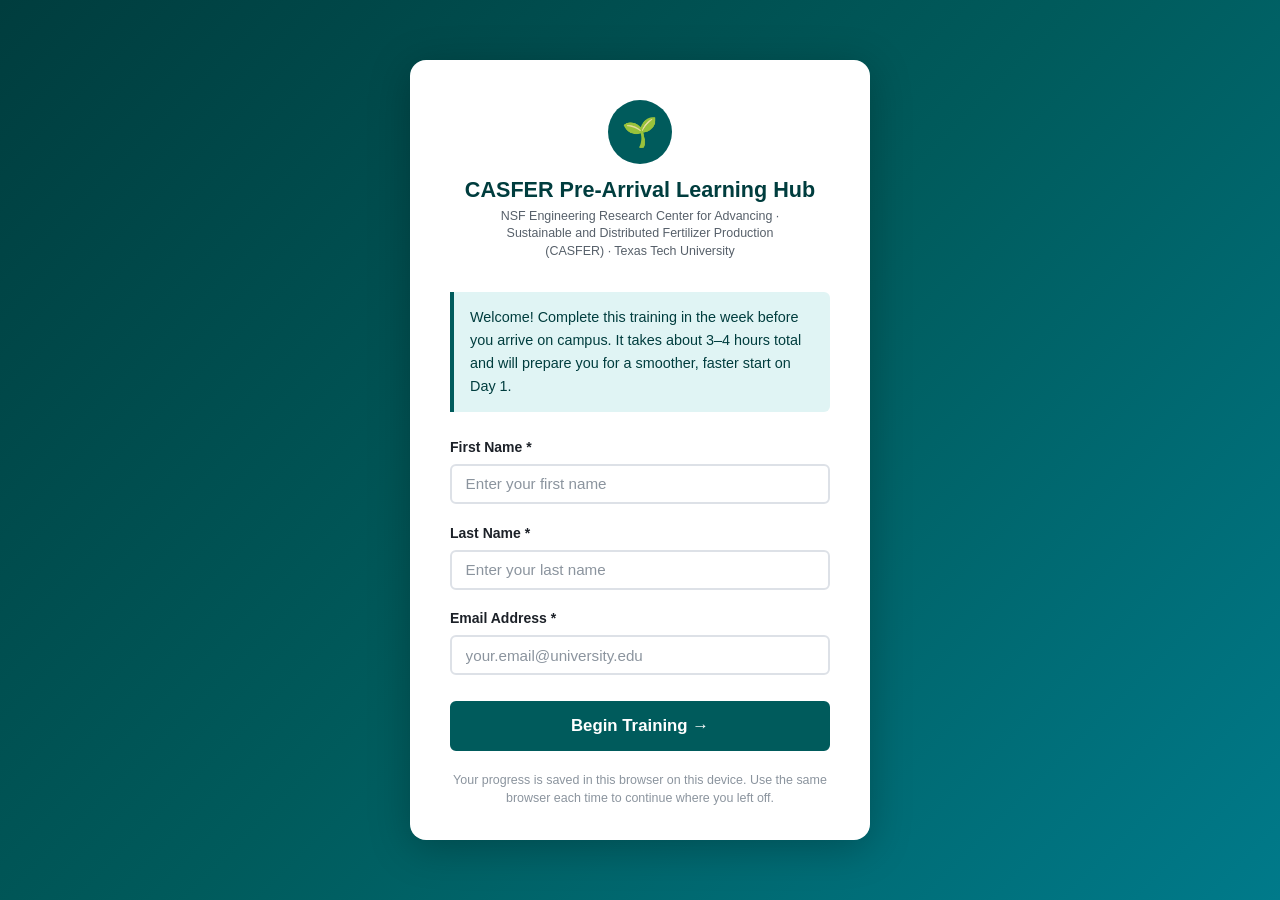
==== certificate.html @ 9fb59933 "Initial commit: CASFER Pre-Arrival Learning Hub 6-module gated training website for REU/RET summer p" ====
<!DOCTYPE html>
<html lang="en">
<head>
  <meta charset="UTF-8">
  <meta name="viewport" content="width=device-width, initial-scale=1.0">
  <title>Certificate of Completion — CASFER</title>
  <link rel="stylesheet" href="style.css">
</head>
<body class="cert-page-body">

  <!-- Page controls (hidden on print) -->
  <div class="cert-page-header no-print">
    <h1>Your Certificate</h1>
    <div class="cert-action-btns">
      <a href="hub.html" class="btn btn-secondary btn-sm">← Back to Hub</a>
      <button class="btn btn-primary btn-sm" onclick="window.print()">🖨 Print / Save as PDF</button>
    </div>
  </div>

  <div class="no-print" style="font-size:0.82rem; color:#666; max-width:780px; width:100%; margin-bottom:1rem; text-align:center;">
    To save as a PDF: click "Print / Save as PDF" and choose "Save as PDF" as the destination in your print dialog.
  </div>

  <!-- ── THE CERTIFICATE ─────────────────────────────────────── -->
  <div class="certificate" id="certificate">
    <div class="cert-outer-border">
      <div class="cert-inner-border">

        <!-- Header row: seal + org name -->
        <div class="cert-header-row">
          <div class="cert-seal">
            <div class="cert-seal-icon">🌱</div>
            <div class="cert-seal-text">CASFER<br>NSF ERC</div>
          </div>
          <div class="cert-org">
            <div class="cert-org-name" id="certOrgName">CASFER</div>
            <div class="cert-inst" id="certInst">Texas Tech University</div>
          </div>
          <div class="cert-seal" style="background: var(--accent);">
            <div class="cert-seal-icon">⭐</div>
            <div class="cert-seal-text">PRE-<br>ARRIVAL</div>
          </div>
        </div>

        <!-- Title -->
        <div class="cert-title-block">
          <div class="cert-of">Certificate</div>
          <div class="cert-type">of Completion</div>
        </div>

        <div class="cert-divider"></div>

        <!-- Body -->
        <div class="cert-body">
          <p class="cert-presented-to">This certifies that</p>
          <div class="cert-name" id="certName">Participant Name</div>

          <p class="cert-statement">
            has reviewed and completed all required sections of the<br>
            <span class="cert-program-name" id="certProgramName">CASFER Pre-Arrival Learning Hub</span>,<br>
            <span id="certProgramYear">Summer 2025</span>,
            demonstrating readiness to begin their summer research placement.
          </p>

          <!-- Disclaimer box -->
          <div class="cert-disclaimer">
            <strong>Note:</strong> This certificate confirms completion of the pre-arrival online learning modules only.
            Formal laboratory safety clearance (EHS certification and in-person lab orientation) is a
            separate requirement completed with the supervising graduate student upon arrival.
            This certificate does not authorize independent laboratory access.
          </div>
        </div>

        <!-- Footer row: signatures + date -->
        <div class="cert-footer-row">
          <div class="cert-sig">
            <div class="cert-sig-line"></div>
            <div class="cert-sig-label">Program Coordinator</div>
            <div class="cert-sig-label" id="certContactName" style="color: var(--text); font-weight:600; margin-top:0.15rem;"></div>
          </div>
          <div class="cert-sig">
            <div class="cert-sig-line"></div>
            <div class="cert-sig-label">Supervising Graduate Student</div>
          </div>
          <div class="cert-date-block">
            <div class="cert-sig-label">Date of Completion</div>
            <span id="certDate">—</span>
          </div>
        </div>

      </div><!-- /.cert-inner-border -->
    </div><!-- /.cert-outer-border -->
  </div><!-- /.certificate -->

  <div class="no-print" style="margin-top:1.5rem; font-size:0.8rem; color:#888; text-align:center; max-width:780px; width:100%;">
    Bring this certificate (printed or on your phone) to your Week 1 check-in.
  </div>

  <script src="content.js"></script>
  <script>
    // ── Redirect to hub if not authorized ───────────────────────
    function getUser() {
      try { return JSON.parse(localStorage.getItem('casfer_user')); }
      catch { return null; }
    }
    function confirmationsDone() {
      return localStorage.getItem('casfer_confirmations_done') === 'true';
    }

    var user = getUser();
    if (!user) {
      window.location.href = 'index.html';
    } else if (!confirmationsDone()) {
      window.location.href = 'hub.html';
    } else {
      // ── Populate certificate fields ────────────────────────────
      document.getElementById('certName').textContent =
        user.firstName + ' ' + user.lastName;

      document.getElementById('certProgramName').textContent = CONFIG.programName;
      document.getElementById('certProgramYear').textContent = CONFIG.programYear;
      document.getElementById('certOrgName').textContent     = CONFIG.logoText;
      document.getElementById('certInst').textContent        = CONFIG.institution;
      document.getElementById('certContactName').textContent = CONFIG.contactName;

      // Certificate date (stored when they clicked "Generate")
      var rawDate = localStorage.getItem('casfer_certificate_date');
      if (rawDate) {
        var d = new Date(rawDate);
        document.getElementById('certDate').textContent = d.toLocaleDateString('en-US', {
          year: 'numeric', month: 'long', day: 'numeric'
        });
      }

      document.title = 'Certificate — ' + user.firstName + ' ' + user.lastName + ' — CASFER';
    }
  </script>
</body>
</html>
---- style.css ----
/* ================================================================
   CASFER PRE-ARRIVAL LEARNING HUB — STYLESHEET
   ================================================================
   To change colors, fonts, or spacing, edit the :root section
   at the top. The rest of the file is layout and component styles.
   ================================================================ */

/* ── CSS Variables (easy theming) ──────────────────────────────── */
:root {
  --primary:        #005B5C;   /* Deep teal — main brand color */
  --primary-dark:   #003D3E;
  --primary-light:  #E0F4F4;
  --accent:         #C41230;   /* TTU Scarlet */
  --accent-light:   #FDEAED;
  --success:        #1A7A4A;
  --success-light:  #DFFAED;
  --warning:        #B45309;
  --warning-light:  #FFF3CD;
  --danger:         #C0392B;
  --danger-light:   #FDECEA;
  --locked:         #6B7280;
  --locked-light:   #F3F4F6;

  --bg:             #F4F6F8;
  --bg-card:        #FFFFFF;
  --border:         #DDE1E7;
  --text:           #1C2128;
  --text-secondary: #57606A;
  --text-muted:     #8B949E;

  --font:   'Segoe UI', Tahoma, Geneva, Verdana, sans-serif;
  --radius: 10px;
  --radius-sm: 6px;
  --shadow: 0 1px 4px rgba(0,0,0,0.08), 0 2px 10px rgba(0,0,0,0.05);
  --shadow-md: 0 4px 16px rgba(0,0,0,0.12);

  --sidebar-w: 270px;
  --header-h:  62px;
}

/* ── Reset ──────────────────────────────────────────────────────── */
*, *::before, *::after { box-sizing: border-box; margin: 0; padding: 0; }
body { font-family: var(--font); color: var(--text); background: var(--bg); line-height: 1.6; }
a { color: var(--primary); }
ul, ol { padding-left: 1.4rem; }
li { margin-bottom: 0.4rem; }
h1,h2,h3,h4 { line-height: 1.3; }
p { margin-bottom: 0.75rem; }
p:last-child { margin-bottom: 0; }
dl { display: grid; gap: 0; }
dt { font-weight: 600; margin-top: 1rem; color: var(--primary-dark); }
dd { margin-left: 0; padding-left: 1rem; border-left: 3px solid var(--primary-light); margin-top: 0.25rem; }

/* ── Utility ────────────────────────────────────────────────────── */
.hidden { display: none !important; }
.sr-only { position:absolute; width:1px; height:1px; overflow:hidden; clip:rect(0,0,0,0); }

/* ── Buttons ────────────────────────────────────────────────────── */
.btn {
  display: inline-flex; align-items: center; gap: 0.4rem;
  padding: 0.55rem 1.2rem; border-radius: var(--radius-sm);
  font-family: var(--font); font-size: 0.95rem; font-weight: 600;
  cursor: pointer; border: 2px solid transparent;
  text-decoration: none; transition: all 0.15s ease;
  white-space: nowrap;
}
.btn:disabled { opacity: 0.55; cursor: not-allowed; }
.btn-primary  { background: var(--primary); color: #fff; border-color: var(--primary); }
.btn-primary:hover:not(:disabled)  { background: var(--primary-dark); border-color: var(--primary-dark); }
.btn-secondary{ background: #fff; color: var(--primary); border-color: var(--primary); }
.btn-secondary:hover:not(:disabled){ background: var(--primary-light); }
.btn-success  { background: var(--success); color: #fff; border-color: var(--success); }
.btn-accent   { background: var(--accent); color: #fff; border-color: var(--accent); }
.btn-large { padding: 0.8rem 1.8rem; font-size: 1.05rem; }
.btn-sm    { padding: 0.35rem 0.85rem; font-size: 0.85rem; }

/* ══════════════════════════════════════════════════════════════════
   LOGIN PAGE
   ══════════════════════════════════════════════════════════════════ */
body.login-page {
  min-height: 100vh;
  display: flex; align-items: center; justify-content: center;
  background: linear-gradient(135deg, var(--primary-dark) 0%, var(--primary) 50%, #007A8A 100%);
  padding: 1rem;
}

.login-card {
  background: var(--bg-card);
  border-radius: 16px;
  box-shadow: 0 8px 40px rgba(0,0,0,0.25);
  padding: 2.5rem 2.5rem 2rem;
  width: 100%; max-width: 460px;
}

.login-brand {
  text-align: center;
  margin-bottom: 2rem;
}
.login-logo {
  display: inline-flex; align-items: center; justify-content: center;
  width: 64px; height: 64px; border-radius: 50%;
  background: var(--primary); color: #fff;
  font-size: 1.8rem; margin-bottom: 0.75rem;
}
.login-brand h1 {
  font-size: 1.35rem; color: var(--primary-dark); margin-bottom: 0.25rem;
}
.login-brand .login-org {
  font-size: 0.78rem; color: var(--text-secondary);
  line-height: 1.4; max-width: 320px; margin: 0 auto;
}

.login-intro {
  background: var(--primary-light);
  border-left: 4px solid var(--primary);
  padding: 0.85rem 1rem; border-radius: 0 var(--radius-sm) var(--radius-sm) 0;
  margin-bottom: 1.5rem; font-size: 0.9rem; color: var(--primary-dark);
}

.form-group { margin-bottom: 1.1rem; }
.form-group label {
  display: block; font-size: 0.875rem; font-weight: 600;
  color: var(--text); margin-bottom: 0.35rem;
}
.form-group input {
  width: 100%; padding: 0.6rem 0.85rem;
  border: 2px solid var(--border); border-radius: var(--radius-sm);
  font-family: var(--font); font-size: 0.95rem; color: var(--text);
  transition: border-color 0.15s ease;
  background: var(--bg-card);
}
.form-group input:focus {
  outline: none; border-color: var(--primary);
  box-shadow: 0 0 0 3px var(--primary-light);
}
.form-group input::placeholder { color: var(--text-muted); }

.login-submit { width: 100%; margin-top: 0.5rem; justify-content: center; }

.login-note {
  font-size: 0.78rem; color: var(--text-muted);
  text-align: center; margin-top: 1.25rem; line-height: 1.5;
}

/* Returning user card */
.returning-card { text-align: center; }
.returning-card h2 { font-size: 1.5rem; color: var(--primary-dark); margin-bottom: 0.5rem; }
.returning-card p  { color: var(--text-secondary); margin-bottom: 1.5rem; }
.returning-card .btn-row { display: flex; gap: 0.75rem; justify-content: center; flex-wrap: wrap; }

/* ══════════════════════════════════════════════════════════════════
   HUB PAGE — LAYOUT
   ══════════════════════════════════════════════════════════════════ */

/* ── Header ──────────────────────────────────────────────────────── */
.hub-header {
  position: fixed; top: 0; left: 0; right: 0; z-index: 100;
  height: var(--header-h);
  background: var(--primary-dark);
  display: flex; align-items: center; gap: 1rem;
  padding: 0 1.2rem;
  box-shadow: 0 2px 8px rgba(0,0,0,0.2);
}
.hub-logo {
  display: flex; align-items: center; gap: 0.6rem;
  text-decoration: none; color: #fff; flex-shrink: 0;
}
.hub-logo-icon {
  width: 34px; height: 34px; border-radius: 50%;
  background: rgba(255,255,255,0.15);
  display: flex; align-items: center; justify-content: center;
  font-size: 1.1rem;
}
.hub-logo-text { font-size: 1rem; font-weight: 700; letter-spacing: 0.02em; }

.header-progress {
  flex: 1; display: flex; align-items: center; gap: 0.75rem;
  max-width: 340px; margin: 0 auto;
}
.progress-bar-wrap {
  flex: 1; height: 8px; background: rgba(255,255,255,0.2);
  border-radius: 999px; overflow: hidden;
}
.progress-bar-fill {
  height: 100%; background: #4ECDC4;
  border-radius: 999px; transition: width 0.5s ease;
  min-width: 0;
}
.progress-text { font-size: 0.78rem; color: rgba(255,255,255,0.85); white-space: nowrap; }

.header-user {
  display: flex; align-items: center; gap: 0.5rem;
  color: rgba(255,255,255,0.9); font-size: 0.85rem; flex-shrink: 0;
}
.header-user-icon {
  width: 30px; height: 30px; border-radius: 50%;
  background: rgba(255,255,255,0.15);
  display: flex; align-items: center; justify-content: center;
  font-size: 0.9rem;
}

/* Mobile header menu toggle */
.menu-toggle {
  display: none; background: none; border: none; color: #fff;
  font-size: 1.4rem; cursor: pointer; padding: 0.25rem;
  margin-left: auto;
}

/* ── Main Layout ────────────────────────────────────────────────── */
.hub-layout {
  display: flex;
  padding-top: var(--header-h);
  min-height: 100vh;
}

/* ── Sidebar ────────────────────────────────────────────────────── */
.hub-sidebar {
  position: fixed;
  top: var(--header-h); bottom: 0; left: 0;
  width: var(--sidebar-w);
  background: var(--bg-card);
  border-right: 1px solid var(--border);
  overflow-y: auto;
  padding: 1rem 0;
  z-index: 90;
}

.sidebar-heading {
  font-size: 0.7rem; font-weight: 700; letter-spacing: 0.08em;
  text-transform: uppercase; color: var(--text-muted);
  padding: 0.5rem 1.1rem 0.35rem;
}

.sidebar-item {
  display: flex; align-items: center; gap: 0.75rem;
  padding: 0.7rem 1.1rem; cursor: pointer;
  border-left: 3px solid transparent;
  transition: all 0.12s ease;
  text-decoration: none;
}
.sidebar-item:hover:not(.locked) { background: var(--bg); }
.sidebar-item.active {
  border-left-color: var(--primary);
  background: var(--primary-light);
}
.sidebar-item.complete .sidebar-title { color: var(--success); }
.sidebar-item.locked { opacity: 0.55; cursor: not-allowed; }
.sidebar-item.locked:hover { background: none; }

.sidebar-icon { font-size: 1.2rem; flex-shrink: 0; width: 1.4rem; text-align: center; }
.sidebar-text  { flex: 1; min-width: 0; }
.sidebar-title { display: block; font-size: 0.88rem; font-weight: 600; line-height: 1.3; }
.sidebar-time  { display: block; font-size: 0.73rem; color: var(--text-muted); margin-top: 0.1rem; }

.sidebar-divider {
  height: 1px; background: var(--border);
  margin: 0.75rem 1.1rem;
}

/* ── Main Content ───────────────────────────────────────────────── */
.hub-main {
  margin-left: var(--sidebar-w);
  flex: 1; padding: 2rem 2.5rem 4rem;
  max-width: calc(900px + var(--sidebar-w));
}

/* Welcome screen */
.welcome-screen { max-width: 640px; }
.welcome-screen h2 { font-size: 1.75rem; color: var(--primary-dark); margin-bottom: 0.5rem; }
.welcome-screen .welcome-sub { font-size: 1.05rem; color: var(--text-secondary); margin-bottom: 1.5rem; }
.welcome-steps {
  display: grid; gap: 0.75rem; margin-bottom: 1.75rem;
}
.welcome-step {
  display: flex; gap: 1rem; align-items: flex-start;
  background: var(--bg-card); border: 1px solid var(--border);
  border-radius: var(--radius); padding: 1rem 1.1rem;
}
.step-num {
  width: 32px; height: 32px; border-radius: 50%;
  background: var(--primary); color: #fff;
  display: flex; align-items: center; justify-content: center;
  font-weight: 700; font-size: 0.9rem; flex-shrink: 0;
}
.step-text strong { display: block; margin-bottom: 0.2rem; }
.step-text span { font-size: 0.88rem; color: var(--text-secondary); }

/* Module content */
.module-header {
  display: flex; align-items: flex-start; gap: 1rem;
  margin-bottom: 1rem;
}
.module-icon { font-size: 2.5rem; flex-shrink: 0; line-height: 1; margin-top: 0.1rem; }
.module-header h2 { font-size: 1.6rem; color: var(--primary-dark); }
.module-tagline { font-size: 0.95rem; color: var(--text-secondary); font-style: italic; }
.module-description { font-size: 1rem; color: var(--text-secondary); margin-bottom: 0.5rem; }
.module-time { font-size: 0.88rem; color: var(--text-muted); margin-bottom: 1.5rem; }

.completed-banner {
  display: flex; align-items: center; gap: 0.6rem;
  background: var(--success-light); border: 1px solid var(--success);
  color: var(--success); border-radius: var(--radius-sm);
  padding: 0.65rem 1rem; font-weight: 600; margin-bottom: 1.5rem;
}

/* ── Resources ──────────────────────────────────────────────────── */
.resources-section h3, .quiz-section h3 {
  font-size: 1.1rem; font-weight: 700; color: var(--primary-dark);
  margin-bottom: 1rem;
  padding-bottom: 0.5rem; border-bottom: 2px solid var(--primary-light);
}

.resource-card {
  background: var(--bg-card); border: 1px solid var(--border);
  border-radius: var(--radius); padding: 1.2rem 1.4rem;
  margin-bottom: 1.1rem;
}
.resource-label {
  font-size: 0.73rem; font-weight: 700; letter-spacing: 0.06em;
  text-transform: uppercase; margin-bottom: 0.4rem;
}
.resource-video  .resource-label { color: var(--accent); }
.resource-guide  .resource-label { color: var(--primary); }
.resource-download .resource-label { color: #5A3D9A; }

.resource-card h4 { font-size: 1rem; margin-bottom: 0.4rem; }

/* Video embed */
.video-wrapper {
  position: relative; width: 100%; padding-top: 56.25%;
  border-radius: var(--radius-sm); overflow: hidden;
  background: #000; margin-top: 0.75rem;
}
.video-wrapper iframe {
  position: absolute; top: 0; left: 0; width: 100%; height: 100%;
  border: none;
}
.video-placeholder {
  margin-top: 0.75rem;
  background: #F0F0F0; border: 2px dashed #CCC;
  border-radius: var(--radius-sm); padding: 2rem 1.5rem;
  text-align: center; color: var(--text-muted); font-size: 0.9rem;
}
.video-placeholder p { margin: 0; }

/* Guide content */
.guide-content { margin-top: 0.75rem; font-size: 0.92rem; }
.guide-content h4 { margin: 1rem 0 0.35rem; color: var(--primary-dark); font-size: 0.95rem; }
.guide-content code {
  background: #F0F4F8; padding: 0.1rem 0.4rem;
  border-radius: 4px; font-size: 0.85em; font-family: 'Consolas', monospace;
}
.formula-table { width: 100%; border-collapse: collapse; margin: 0.5rem 0; }
.formula-table td { padding: 0.4rem 0.6rem; border: 1px solid var(--border); font-size: 0.88rem; }
.formula-table td:first-child { background: #F8FAFC; font-family: 'Consolas', monospace; }
.instrument-list dt { font-size: 0.95rem; }
.instrument-list dd { font-size: 0.9rem; color: var(--text-secondary); }

/* Replace notice */
.replace-notice {
  background: #FFF8E6; border: 1px solid #F5C518;
  border-radius: var(--radius-sm); padding: 0.5rem 0.75rem;
  font-size: 0.82rem; color: #7A5400; margin-bottom: 0.75rem;
  font-weight: 600;
}

/* Download */
.placeholder-note {
  font-size: 0.82rem; color: var(--warning); margin: 0.35rem 0 0.5rem;
  font-style: italic;
}

/* ── Quiz ───────────────────────────────────────────────────────── */
.quiz-section { margin-top: 2.5rem; }
.quiz-instructions { font-size: 0.9rem; color: var(--text-secondary); margin-bottom: 1.25rem; }

.quiz-complete-banner {
  background: var(--success-light); border: 1px solid var(--success);
  border-radius: var(--radius); padding: 1rem 1.25rem;
  color: var(--success); font-weight: 600; font-size: 1rem;
}

.quiz-question {
  background: var(--bg-card); border: 2px solid var(--border);
  border-radius: var(--radius); padding: 1.1rem 1.3rem;
  margin-bottom: 1rem; transition: border-color 0.2s ease;
}
.quiz-question.correct  { border-color: var(--success); background: var(--success-light); }
.quiz-question.incorrect{ border-color: var(--danger);  background: var(--danger-light);  }
.quiz-question.unanswered{ border-color: var(--warning); background: var(--warning-light); }

.question-text { font-size: 0.95rem; font-weight: 600; margin-bottom: 0.85rem; }

.question-options { display: flex; flex-direction: column; gap: 0.5rem; }
.option-label {
  display: flex; align-items: flex-start; gap: 0.65rem;
  padding: 0.5rem 0.75rem; border-radius: var(--radius-sm);
  border: 1px solid var(--border); background: var(--bg-card);
  cursor: pointer; transition: all 0.12s ease; font-size: 0.9rem;
}
.option-label:hover:not(.disabled-opt) { background: var(--primary-light); border-color: var(--primary); }
.option-label input[type="radio"] { margin-top: 0.15rem; flex-shrink: 0; accent-color: var(--primary); }
.option-label.correct-answer { background: var(--success-light); border-color: var(--success); font-weight: 600; }
.option-label.wrong-answer   { background: var(--danger-light);  border-color: var(--danger);  }
.option-label.disabled-opt   { cursor: default; }

.question-explanation {
  margin-top: 0.75rem; padding: 0.6rem 0.85rem;
  background: rgba(255,255,255,0.6); border-radius: var(--radius-sm);
  border-left: 3px solid var(--primary); font-size: 0.85rem;
  color: var(--text-secondary);
}

#submitQuizBtn { margin-top: 1rem; }

.quiz-result {
  margin-top: 1rem; padding: 1rem 1.25rem;
  border-radius: var(--radius); border: 1px solid;
}
.quiz-result.success { background: var(--success-light); border-color: var(--success); }
.quiz-result.error   { background: var(--danger-light);  border-color: var(--danger);  }
.quiz-result h4      { margin-bottom: 0.4rem; }
.quiz-result .btn    { margin-top: 0.75rem; }

/* ── Final Confirmation ─────────────────────────────────────────── */
.confirmation-list { display: flex; flex-direction: column; gap: 0.6rem; margin: 1.25rem 0; }
.confirmation-item {
  display: flex; align-items: flex-start; gap: 0.75rem;
  padding: 0.75rem 1rem; background: var(--bg-card);
  border: 2px solid var(--border); border-radius: var(--radius);
  cursor: pointer; transition: all 0.15s ease; font-size: 0.92rem;
}
.confirmation-item:hover { border-color: var(--primary); background: var(--primary-light); }
.confirmation-item input[type="checkbox"] {
  margin-top: 0.15rem; flex-shrink: 0;
  width: 18px; height: 18px; accent-color: var(--primary); cursor: pointer;
}
.confirmation-item.checked { border-color: var(--success); background: var(--success-light); }
.conf-text { line-height: 1.4; }

.conf-note {
  font-size: 0.82rem; color: var(--text-muted);
  background: var(--bg); border: 1px solid var(--border);
  border-radius: var(--radius-sm); padding: 0.75rem 1rem;
  margin-top: 1.25rem; line-height: 1.5;
}

/* ── Mobile Overlay / Drawer ────────────────────────────────────── */
.sidebar-overlay {
  display: none; position: fixed; inset: 0;
  background: rgba(0,0,0,0.4); z-index: 85;
}

/* ══════════════════════════════════════════════════════════════════
   CERTIFICATE PAGE
   ══════════════════════════════════════════════════════════════════ */
.cert-page-body {
  background: #E8ECEF; min-height: 100vh;
  display: flex; flex-direction: column; align-items: center;
  padding: 2rem 1rem 4rem; font-family: var(--font);
}
.cert-page-header {
  display: flex; align-items: center; justify-content: space-between;
  width: 100%; max-width: 780px; margin-bottom: 1.5rem;
  flex-wrap: wrap; gap: 0.75rem;
}
.cert-page-header h1 { font-size: 1rem; color: var(--text-secondary); }
.cert-action-btns { display: flex; gap: 0.75rem; }

/* The certificate itself */
.certificate {
  width: 100%; max-width: 780px;
  background: #FFFDF6;
  border: 1px solid #C8B88A;
  border-radius: 4px;
  box-shadow: 0 4px 24px rgba(0,0,0,0.18);
  overflow: hidden;
  position: relative;
}
.cert-outer-border {
  margin: 14px; border: 2px solid #9A7D3C;
  border-radius: 2px; padding: 2.5rem 3rem;
}
.cert-inner-border {
  border: 1px solid #C8B88A; padding: 2rem 2.5rem;
}

.cert-header-row {
  display: flex; align-items: center; justify-content: center; gap: 1rem;
  margin-bottom: 1.25rem;
}
.cert-seal {
  width: 64px; height: 64px; border-radius: 50%;
  background: var(--primary);
  display: flex; flex-direction: column; align-items: center; justify-content: center;
  flex-shrink: 0; color: #fff;
}
.cert-seal-icon { font-size: 1.5rem; line-height: 1; }
.cert-seal-text { font-size: 0.55rem; font-weight: 700; letter-spacing: 0.05em; text-align: center; margin-top: 0.1rem; }

.cert-org { text-align: center; }
.cert-org-name {
  font-size: 0.8rem; font-weight: 700; letter-spacing: 0.1em;
  text-transform: uppercase; color: var(--primary-dark);
}
.cert-inst { font-size: 0.72rem; color: var(--text-muted); margin-top: 0.1rem; }

.cert-title-block { text-align: center; margin: 1.25rem 0; }
.cert-title-block .cert-of { font-size: 0.85rem; letter-spacing: 0.15em; text-transform: uppercase; color: var(--text-secondary); }
.cert-title-block .cert-type {
  font-size: 2rem; font-weight: 800; color: var(--primary-dark);
  letter-spacing: 0.02em; line-height: 1.15; margin: 0.2rem 0;
}

.cert-divider {
  height: 2px;
  background: linear-gradient(to right, transparent, var(--primary), var(--accent), var(--primary), transparent);
  margin: 1rem 0;
}

.cert-body { text-align: center; padding: 0.5rem 0; }
.cert-presented-to { font-size: 0.85rem; color: var(--text-secondary); margin-bottom: 0.4rem; }
.cert-name {
  font-size: 2.1rem; font-weight: 700; color: var(--text);
  font-style: italic; letter-spacing: 0.01em;
  border-bottom: 2px solid var(--primary-light);
  display: inline-block; padding-bottom: 0.2rem;
  margin-bottom: 1rem; line-height: 1.2;
}
.cert-statement {
  font-size: 0.9rem; color: var(--text-secondary);
  max-width: 520px; margin: 0 auto 1.25rem; line-height: 1.6;
}
.cert-program-name { font-weight: 700; color: var(--primary-dark); }

.cert-disclaimer {
  background: #F5F0E8; border: 1px solid #D9C98A;
  border-radius: 4px; padding: 0.6rem 1rem;
  font-size: 0.72rem; color: #6B5800; line-height: 1.5;
  margin: 0.75rem 0;
}

.cert-footer-row {
  display: flex; justify-content: space-between; align-items: flex-end;
  flex-wrap: wrap; gap: 1rem; margin-top: 1.5rem;
}
.cert-sig { flex: 1; min-width: 150px; text-align: center; }
.cert-sig-line { border-top: 1px solid var(--text); width: 80%; margin: 0 auto 0.3rem; }
.cert-sig-label { font-size: 0.72rem; color: var(--text-secondary); }
.cert-date-block { text-align: right; font-size: 0.8rem; color: var(--text-secondary); }
.cert-date-block span { display: block; font-size: 0.9rem; font-weight: 600; color: var(--text); }

/* ── Print Styles ───────────────────────────────────────────────── */
@media print {
  body { background: white; }
  .cert-page-header, .cert-action-btns, .cert-back-link { display: none !important; }
  .cert-page-body { background: white; padding: 0; }
  .certificate { box-shadow: none; border: 1px solid #999; max-width: 100%; }
  .no-print { display: none !important; }
}

/* ══════════════════════════════════════════════════════════════════
   RESPONSIVE — MOBILE
   ══════════════════════════════════════════════════════════════════ */
@media (max-width: 768px) {
  .hub-sidebar {
    transform: translateX(-100%);
    transition: transform 0.25s ease;
    z-index: 95;
  }
  .hub-sidebar.open {
    transform: translateX(0);
  }
  .sidebar-overlay.open { display: block; }

  .hub-main { margin-left: 0; padding: 1.25rem 1rem 3rem; }

  .menu-toggle { display: block; }

  .header-progress { display: none; }
  .header-user-name { display: none; }

  .module-icon { font-size: 1.8rem; }
  .module-header h2 { font-size: 1.3rem; }

  .cert-outer-border { margin: 8px; padding: 1.25rem 1rem; }
  .cert-inner-border { padding: 1rem 0.75rem; }
  .cert-type { font-size: 1.4rem !important; }
  .cert-name { font-size: 1.5rem !important; }
  .cert-footer-row { flex-direction: column; align-items: center; }
}

@media (max-width: 480px) {
  .login-card { padding: 1.75rem 1.25rem; }
  .hub-main { padding: 1rem 0.75rem 3rem; }
}
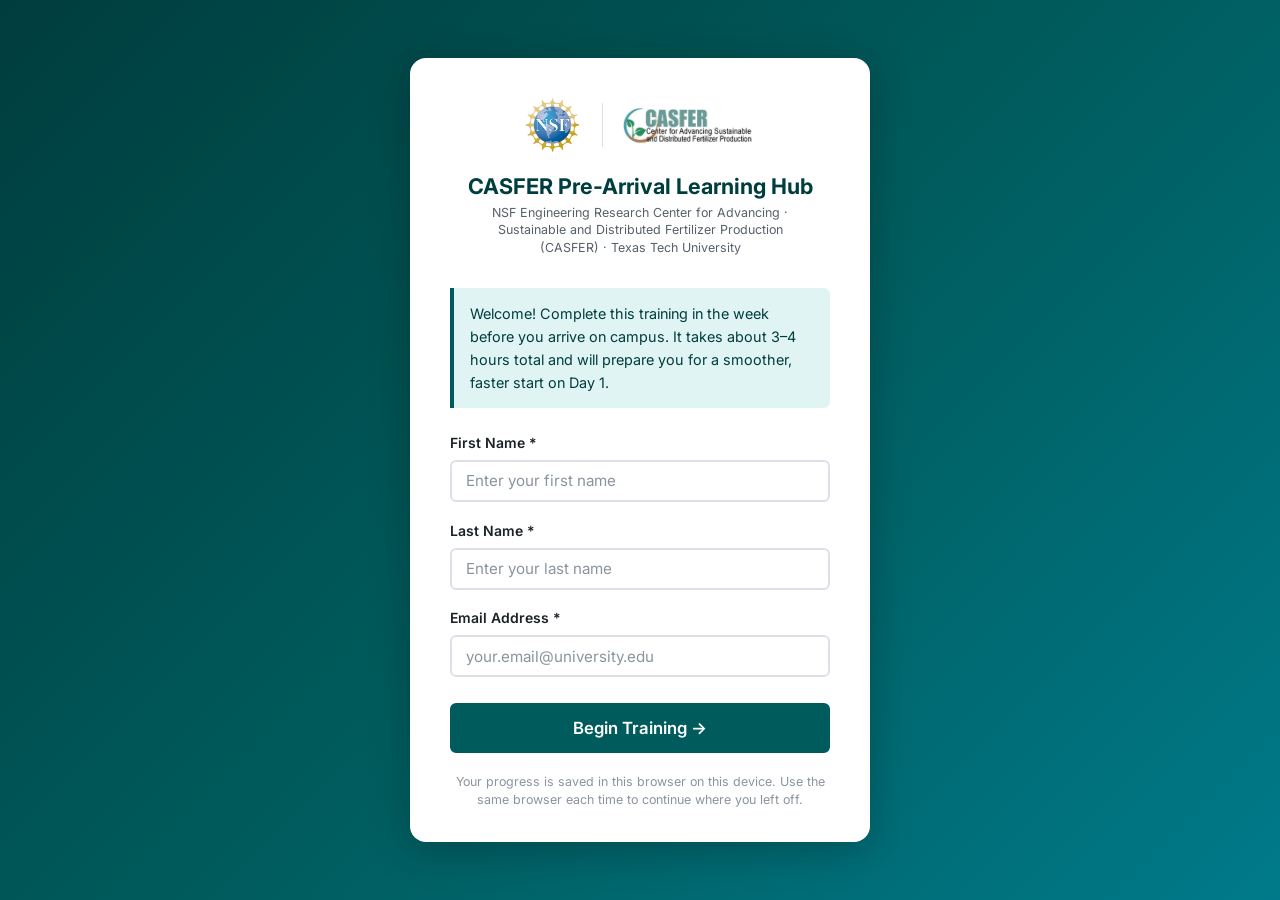
==== commit 526750a9: "Professional certificate header: real logos, clean badge, coordinator title update - Replace emoji c" ====
--- a/certificate.html
+++ b/certificate.html
@@ -26,19 +26,18 @@
     <div class="cert-outer-border">
       <div class="cert-inner-border">
 
-        <!-- Header row: seal + org name -->
+        <!-- Header row: logos + org name + program badge -->
         <div class="cert-header-row">
-          <div class="cert-seal">
-            <div class="cert-seal-icon">🌱</div>
-            <div class="cert-seal-text">CASFER<br>NSF ERC</div>
+          <div class="cert-logos">
+            <img src="images/nsf-erc-logo.png" alt="NSF Engineering Research Center" class="cert-nsf-logo">
+            <img src="images/casfer-logo.png" alt="CASFER" class="cert-casfer-logo">
           </div>
           <div class="cert-org">
-            <div class="cert-org-name" id="certOrgName">CASFER</div>
             <div class="cert-inst" id="certInst">Texas Tech University</div>
           </div>
-          <div class="cert-seal" style="background: var(--accent);">
-            <div class="cert-seal-icon">⭐</div>
-            <div class="cert-seal-text">PRE-<br>ARRIVAL</div>
+          <div class="cert-program-badge">
+            <div class="cert-badge-title">Pre-Arrival</div>
+            <div class="cert-badge-sub">Training Program</div>
           </div>
         </div>
 
@@ -119,7 +118,6 @@
 
       document.getElementById('certProgramName').textContent = CONFIG.programName;
       document.getElementById('certProgramYear').textContent = CONFIG.programYear;
-      document.getElementById('certOrgName').textContent     = CONFIG.logoText;
       document.getElementById('certInst').textContent        = CONFIG.institution;
       document.getElementById('certContactName').textContent = CONFIG.contactName;
 
--- a/style.css
+++ b/style.css
@@ -1,3 +1,5 @@
+@import url('https://fonts.googleapis.com/css2?family=Inter:wght@400;500;600;700&display=swap');
+
 /* ================================================================
    CASFER PRE-ARRIVAL LEARNING HUB — STYLESHEET
    ================================================================
@@ -28,7 +30,7 @@
   --text-secondary: #57606A;
   --text-muted:     #8B949E;
 
-  --font:   'Segoe UI', Tahoma, Geneva, Verdana, sans-serif;
+  --font:   'Inter', 'Segoe UI', system-ui, sans-serif;
   --radius: 10px;
   --radius-sm: 6px;
   --shadow: 0 1px 4px rgba(0,0,0,0.08), 0 2px 10px rgba(0,0,0,0.05);
@@ -96,11 +98,19 @@
   text-align: center;
   margin-bottom: 2rem;
 }
-.login-logo {
-  display: inline-flex; align-items: center; justify-content: center;
-  width: 64px; height: 64px; border-radius: 50%;
-  background: var(--primary); color: #fff;
-  font-size: 1.8rem; margin-bottom: 0.75rem;
+.login-logos {
+  display: flex; align-items: center; justify-content: center;
+  gap: 1.25rem; margin-bottom: 1.25rem;
+}
+.login-nsf-logo {
+  height: 54px; width: auto; object-fit: contain; flex-shrink: 0;
+}
+.login-casfer-logo {
+  height: 44px; width: auto; object-fit: contain; flex-shrink: 0;
+}
+.login-logo-divider {
+  width: 1px; height: 44px;
+  background: var(--border); flex-shrink: 0;
 }
 .login-brand h1 {
   font-size: 1.35rem; color: var(--primary-dark); margin-bottom: 0.25rem;
@@ -165,13 +175,10 @@
   display: flex; align-items: center; gap: 0.6rem;
   text-decoration: none; color: #fff; flex-shrink: 0;
 }
-.hub-logo-icon {
-  width: 34px; height: 34px; border-radius: 50%;
-  background: rgba(255,255,255,0.15);
-  display: flex; align-items: center; justify-content: center;
-  font-size: 1.1rem;
-}
-.hub-logo-text { font-size: 1rem; font-weight: 700; letter-spacing: 0.02em; }
+.hub-logo-img {
+  height: 30px; width: auto; object-fit: contain;
+  filter: brightness(0) invert(1);
+}
 
 .header-progress {
   flex: 1; display: flex; align-items: center; gap: 0.75rem;
@@ -182,7 +189,7 @@
   border-radius: 999px; overflow: hidden;
 }
 .progress-bar-fill {
-  height: 100%; background: #4ECDC4;
+  height: 100%; background: rgba(255,255,255,0.85);
   border-radius: 999px; transition: width 0.5s ease;
   min-width: 0;
 }
@@ -194,9 +201,9 @@
 }
 .header-user-icon {
   width: 30px; height: 30px; border-radius: 50%;
-  background: rgba(255,255,255,0.15);
+  background: rgba(255,255,255,0.2);
   display: flex; align-items: center; justify-content: center;
-  font-size: 0.9rem;
+  font-size: 0.78rem; font-weight: 700; color: #fff;
 }
 
 /* Mobile header menu toggle */
@@ -290,17 +297,29 @@
   display: flex; align-items: flex-start; gap: 1rem;
   margin-bottom: 1rem;
 }
-.module-icon { font-size: 2.5rem; flex-shrink: 0; line-height: 1; margin-top: 0.1rem; }
+.module-icon { display: none; }
+.module-num-badge {
+  display: inline-flex; align-items: center; justify-content: center;
+  width: 44px; height: 44px; border-radius: 8px;
+  background: var(--primary); color: #fff;
+  font-size: 1rem; font-weight: 700; flex-shrink: 0; letter-spacing: 0.03em;
+}
 .module-header h2 { font-size: 1.6rem; color: var(--primary-dark); }
 .module-tagline { font-size: 0.95rem; color: var(--text-secondary); font-style: italic; }
 .module-description { font-size: 1rem; color: var(--text-secondary); margin-bottom: 0.5rem; }
 .module-time { font-size: 0.88rem; color: var(--text-muted); margin-bottom: 1.5rem; }
 
 .completed-banner {
-  display: flex; align-items: center; gap: 0.6rem;
+  display: flex; align-items: center; gap: 0.75rem;
   background: var(--success-light); border: 1px solid var(--success);
   color: var(--success); border-radius: var(--radius-sm);
   padding: 0.65rem 1rem; font-weight: 600; margin-bottom: 1.5rem;
+}
+.completed-banner::before {
+  content: '✓'; display: inline-flex; align-items: center; justify-content: center;
+  width: 20px; height: 20px; border-radius: 50%;
+  background: var(--success); color: #fff; font-size: 0.72rem; font-weight: 700;
+  flex-shrink: 0;
 }
 
 /* ── Resources ──────────────────────────────────────────────────── */
@@ -319,9 +338,22 @@
   font-size: 0.73rem; font-weight: 700; letter-spacing: 0.06em;
   text-transform: uppercase; margin-bottom: 0.4rem;
 }
-.resource-video  .resource-label { color: var(--accent); }
-.resource-guide  .resource-label { color: var(--primary); }
+.resource-video    .resource-label { color: var(--accent); }
+.resource-guide    .resource-label { color: var(--primary); }
 .resource-download .resource-label { color: #5A3D9A; }
+.resource-paper    .resource-label { color: #0369A1; }
+.resource-link     .resource-label { color: #7C3AED; }
+
+.paper-meta {
+  font-size: 0.875rem; color: var(--text-secondary);
+  margin-bottom: 0.6rem; line-height: 1.5;
+}
+.paper-summary {
+  font-size: 0.875rem; color: var(--text-secondary);
+  background: #F0F7FF; border-left: 3px solid #0369A1;
+  padding: 0.5rem 0.75rem; border-radius: 0 var(--radius-sm) var(--radius-sm) 0;
+  margin-bottom: 0.75rem;
+}
 
 .resource-card h4 { font-size: 1rem; margin-bottom: 0.4rem; }
 
@@ -337,11 +369,19 @@
 }
 .video-placeholder {
   margin-top: 0.75rem;
-  background: #F0F0F0; border: 2px dashed #CCC;
-  border-radius: var(--radius-sm); padding: 2rem 1.5rem;
-  text-align: center; color: var(--text-muted); font-size: 0.9rem;
-}
-.video-placeholder p { margin: 0; }
+  background: #F8FAFC; border: 1px solid var(--border);
+  border-radius: var(--radius-sm); padding: 2.5rem 1.5rem;
+  text-align: center; display: flex; flex-direction: column;
+  align-items: center; gap: 0.5rem;
+}
+.video-placeholder-icon {
+  width: 48px; height: 48px; border-radius: 50%;
+  background: var(--border); display: flex; align-items: center;
+  justify-content: center; font-size: 1.1rem; color: var(--text-muted);
+  margin-bottom: 0.25rem;
+}
+.video-placeholder p { margin: 0; color: var(--text-muted); font-size: 0.85rem; line-height: 1.6; }
+.video-placeholder strong { color: var(--text-secondary); display: block; margin-bottom: 0.1rem; }
 
 /* Guide content */
 .guide-content { margin-top: 0.75rem; font-size: 0.92rem; }
@@ -356,13 +396,9 @@
 .instrument-list dt { font-size: 0.95rem; }
 .instrument-list dd { font-size: 0.9rem; color: var(--text-secondary); }
 
-/* Replace notice */
-.replace-notice {
-  background: #FFF8E6; border: 1px solid #F5C518;
-  border-radius: var(--radius-sm); padding: 0.5rem 0.75rem;
-  font-size: 0.82rem; color: #7A5400; margin-bottom: 0.75rem;
-  font-weight: 600;
-}
+/* Replace notice — hidden from participants */
+.replace-notice { display: none; }
+.placeholder-note { display: none; }
 
 /* Download */
 .placeholder-note {
@@ -375,9 +411,16 @@
 .quiz-instructions { font-size: 0.9rem; color: var(--text-secondary); margin-bottom: 1.25rem; }
 
 .quiz-complete-banner {
+  display: flex; align-items: center; gap: 0.75rem;
   background: var(--success-light); border: 1px solid var(--success);
   border-radius: var(--radius); padding: 1rem 1.25rem;
   color: var(--success); font-weight: 600; font-size: 1rem;
+}
+.quiz-complete-banner::before {
+  content: '✓'; display: inline-flex; align-items: center; justify-content: center;
+  width: 22px; height: 22px; border-radius: 50%;
+  background: var(--success); color: #fff; font-size: 0.75rem; font-weight: 700;
+  flex-shrink: 0;
 }
 
 .quiz-question {
@@ -437,6 +480,25 @@
 }
 .confirmation-item.checked { border-color: var(--success); background: var(--success-light); }
 .conf-text { line-height: 1.4; }
+
+/* ── Preview mode ──────────────────────────────────────────────── */
+#previewBanner {
+  background: #7C3AED; color: #fff;
+  text-align: center; padding: 0.45rem 1rem;
+  font-size: 0.85rem;
+  position: fixed; top: var(--header-h); left: 0; right: 0;
+  z-index: 99;
+}
+body:has(#previewBanner[style*="block"]) .hub-layout { padding-top: 30px; }
+
+.preview-skip-box {
+  background: #F5F0FF; border: 2px dashed #7C3AED;
+  border-radius: var(--radius); padding: 1rem 1.2rem;
+  margin-top: 0.5rem; font-size: 0.9rem; color: #4C1D95;
+}
+.preview-skip-box p { margin-bottom: 0.6rem; }
+.btn-accent { background: #7C3AED; color: #fff; border-color: #7C3AED; }
+.btn-accent:hover { background: #6D28D9; border-color: #6D28D9; }
 
 .conf-note {
   font-size: 0.82rem; color: var(--text-muted);
@@ -489,20 +551,29 @@
   display: flex; align-items: center; justify-content: center; gap: 1rem;
   margin-bottom: 1.25rem;
 }
-.cert-seal {
-  width: 64px; height: 64px; border-radius: 50%;
-  background: var(--primary);
-  display: flex; flex-direction: column; align-items: center; justify-content: center;
-  flex-shrink: 0; color: #fff;
-}
-.cert-seal-icon { font-size: 1.5rem; line-height: 1; }
-.cert-seal-text { font-size: 0.55rem; font-weight: 700; letter-spacing: 0.05em; text-align: center; margin-top: 0.1rem; }
-
-.cert-org { text-align: center; }
-.cert-org-name {
-  font-size: 0.8rem; font-weight: 700; letter-spacing: 0.1em;
+.cert-logos {
+  display: flex; flex-direction: column; align-items: center;
+  gap: 0.5rem; flex-shrink: 0;
+}
+.cert-nsf-logo   { height: 52px; width: auto; object-fit: contain; }
+.cert-casfer-logo{ height: 26px; width: auto; object-fit: contain; }
+
+.cert-program-badge {
+  flex-shrink: 0; text-align: center;
+  padding: 0.55rem 1rem;
+  border: 1.5px solid var(--primary);
+  border-radius: 4px;
+}
+.cert-badge-title {
+  font-size: 0.72rem; font-weight: 700; letter-spacing: 0.12em;
   text-transform: uppercase; color: var(--primary-dark);
 }
+.cert-badge-sub {
+  font-size: 0.6rem; font-weight: 600; letter-spacing: 0.1em;
+  text-transform: uppercase; color: var(--text-secondary); margin-top: 0.15rem;
+}
+
+.cert-org { text-align: center; flex: 1; }
 .cert-inst { font-size: 0.72rem; color: var(--text-muted); margin-top: 0.1rem; }
 
 .cert-title-block { text-align: center; margin: 1.25rem 0; }
@@ -557,6 +628,26 @@
   .cert-page-body { background: white; padding: 0; }
   .certificate { box-shadow: none; border: 1px solid #999; max-width: 100%; }
   .no-print { display: none !important; }
+}
+
+/* Sidebar status indicators (CSS-based, no emoji) */
+.si-check, .si-num, .si-lock, .si-arrow {
+  display: inline-flex; align-items: center; justify-content: center;
+  width: 22px; height: 22px; border-radius: 50%;
+  font-size: 0.72rem; font-weight: 700; flex-shrink: 0; line-height: 1;
+}
+.si-check { background: var(--success); color: #fff; }
+.si-num   { border: 2px solid var(--primary); color: var(--primary); }
+.si-lock  { border: 2px solid #D1D5DB; }
+.si-arrow { border: 2px solid var(--primary); color: var(--primary); font-size: 0.9rem; }
+
+/* Login logo — text-based, no emoji */
+.login-logo {
+  display: inline-flex; align-items: center; justify-content: center;
+  width: 64px; height: 64px; border-radius: 12px;
+  background: var(--primary); color: #fff;
+  font-size: 1.1rem; font-weight: 700; letter-spacing: 0.05em;
+  margin-bottom: 0.75rem;
 }
 
 /* ══════════════════════════════════════════════════════════════════
